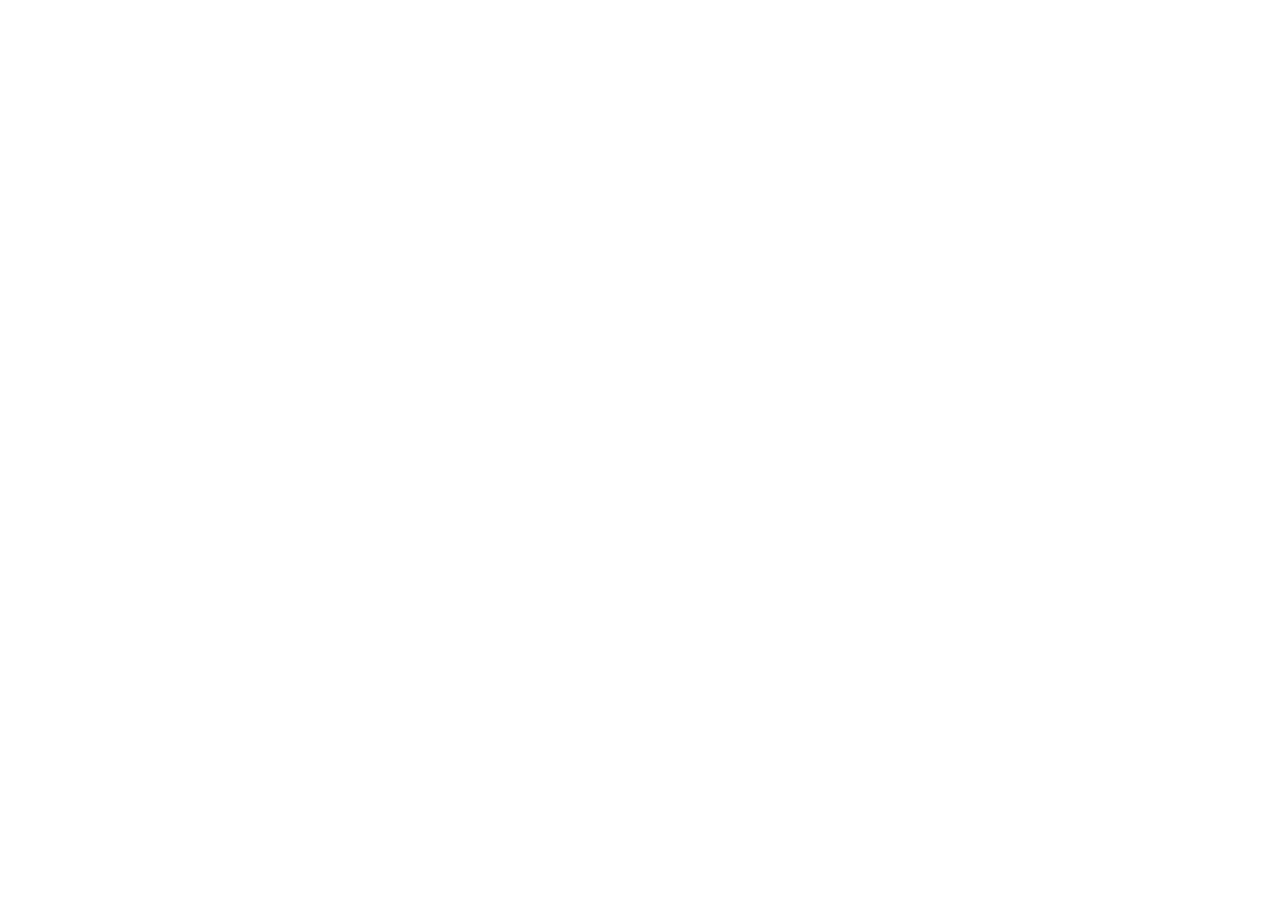
==== Expense Tracker/login.html @ c6454544 "previous projects" ====
<!DOCTYPE html>
<html lang="en">
<head>
    <meta charset="UTF-8">
    <meta name="viewport" content="width=device-width, initial-scale=1.0">
    <title>Document</title>
    <link rel="stylesheet" href="style/login.css">
</head>
<body>
    
</body>
</html>
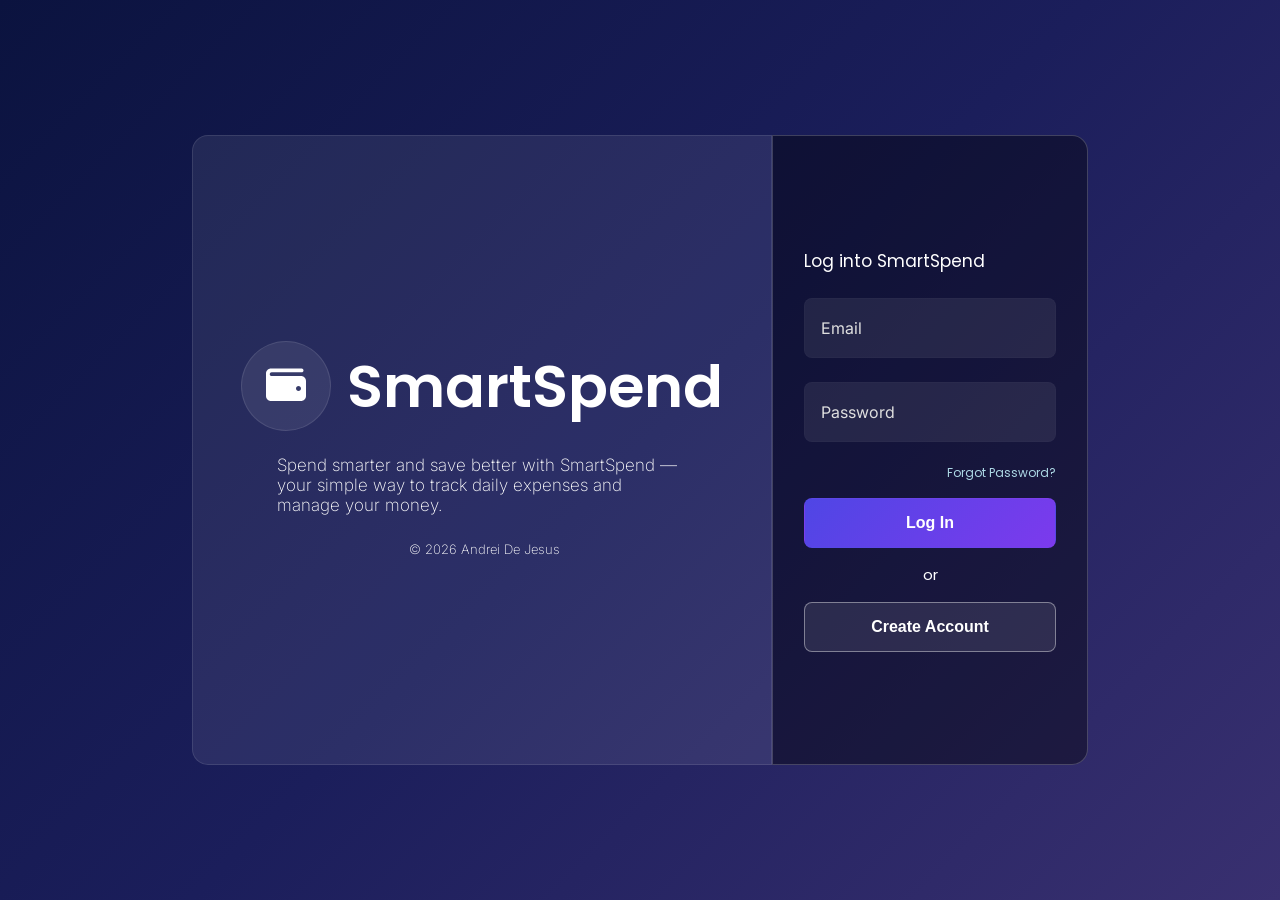
==== commit 318ba497: "create a login and create account with validations" ====
--- a/Expense Tracker/login.html
+++ b/Expense Tracker/login.html
@@ -3,10 +3,65 @@
 <head>
     <meta charset="UTF-8">
     <meta name="viewport" content="width=device-width, initial-scale=1.0">
-    <title>Document</title>
-    <link rel="stylesheet" href="style/login.css">
+    <title>SmartSpend</title>
+    <link rel="stylesheet" href="style/authenthication.css">
 </head>
 <body>
-    
+    <main>
+        <section class="login-section">
+            <div class="login-container">
+                <div class="left-side-content">
+                    <div class="logo-content">
+                        <div class="logo-image">
+                            <img src="svg/wallet.svg" alt="Wallet icon">
+                        </div>
+                        <h1>SmartSpend</h1>
+                    </div>
+                    <p>Spend smarter and save better with SmartSpend — your simple way to track daily expenses and manage your money.</p>
+                    <div class="copy-right">
+                        <p>© 2026 Andrei De Jesus</p>
+                    </div>
+                </div>
+                <div class="right-side-content">
+                    <div class="form-container">
+                        <!-- Login Form -->
+                        <form id="login-form">
+                            <p class="login">Log into SmartSpend</p>
+                            <div class="form-group">
+                                <input type="text" id="email" required>
+                                <label for="email">Email</label>
+                            </div>
+                            <div class="warning">
+                                <div class="warning-logo">
+                                    <img src="svg/warning.svg" alt="Warning icon">
+                                </div>
+                                <div class="warning-message">
+                                    The email you entered isn't connected to an account.
+                                </div>
+                            </div>
+                            <div class="form-group">
+                                <input type="password" id="password" required>
+                                <label for="password">Password</label>
+                            </div>
+                            <div class="warning-1">
+                                <div class="warning-logo">
+                                    <img src="svg/warning.svg" alt="Warning icon">
+                                </div>
+                                <div class="warning-message">
+                                    The password you entered is incorrect.
+                                </div>
+                            </div>
+                            <p class="forgot-password">Forgot Password?</p>
+                            <input type="submit" value="Log In" class="login-btn">
+                            <p class="or">or</p>
+                            <input type="button" value="Create Account" class="create-acc-btn">
+                        </form>
+                    </div>
+                </div>
+            </div>
+        </section>
+    </main>
+
+    <script src="script/authentication.js" type="module"></script>
 </body>
 </html>
--- a/Expense Tracker/style/authenthication.css
+++ b/Expense Tracker/style/authenthication.css
@@ -0,0 +1,352 @@
+@import url('https://fonts.googleapis.com/css2?family=Inter:ital,opsz,wght@0,14..32,100..900;1,14..32,100..900&family=Outfit:wght@100..900&family=Poppins:ital,wght@0,100;0,200;0,300;0,400;0,500;0,600;0,700;0,800;0,900;1,100;1,200;1,300;1,400;1,500;1,600;1,700;1,800;1,900&display=swap');
+*{
+    margin: 0;
+    padding: 0;
+    box-sizing: border-box;
+}
+
+body{
+    font-family: 'Inter', sans-serif;
+}
+
+.login-section, .create-acc-section{
+    background: linear-gradient(
+        135deg,
+        #0B133F,
+        #1B1E5B,
+        #393070
+    );
+    display: flex;
+    justify-content: center;
+    align-items: center;
+    width: 100%;
+    height: 100vh;
+}
+
+.login-container{
+    display: grid;
+    grid-template-columns: repeat(2, 1fr);
+    height: 70vh;
+    width: 70%;
+    border-radius: 16px;
+}
+
+.left-side-content{
+    display: flex;
+    flex-direction: column;
+    align-items: center;
+    justify-content: center;
+    row-gap: 1.5em;
+    padding: 3em 3em;
+    color: white;
+    background: rgba(255,255,255,0.08);
+    border: 1px solid rgba(255,255,255,0.1);
+    border-top-left-radius: 16px;
+    border-bottom-left-radius: 16px;
+    p{
+        width: 85%;
+        line-height: 20px;
+        font-size: 17px;
+        font-weight: 200;
+    }
+}
+
+.logo-content{
+    display: flex;
+    align-items: center;
+    column-gap: 1em;
+    .logo-image{
+        display: flex;
+        justify-content: center;
+        align-items: center;
+        width: 90px;
+        height: 90px;
+        background: rgba(255,255,255,0.08);
+        border: 1px solid rgba(255,255,255,0.1);
+        border-radius: 50%;
+        img{
+            height: 50px;
+        }
+    }
+    h1{
+        font-size: 3.7rem;
+        font-family: 'Poppins';
+        font-weight: 600;
+    }
+}
+
+.copy-right{
+    width: 100%;
+    p{
+        text-align: center;
+        margin-left: 3em;
+        font-size: 13px;
+    }
+}
+
+.right-side-content{
+    display: flex;
+    justify-content: center;
+    align-items: center;
+    background: rgba(0, 0, 0, 0.384);
+    border: 1px solid rgba(255, 255, 255, 0.199);
+    border-top-right-radius: 16px;
+    border-bottom-right-radius: 16px;
+    .form-container{
+        display: flex;
+        flex-direction: column;
+        justify-content: center;
+        row-gap: 1em;
+        height: 60vh;
+        width: 80%;
+        color: white;
+        p{
+            font-weight: 400;
+            font-size: 17px;
+            font-family: 'Poppins', sans-serif;
+        }
+        .forgot-password{
+            margin-top: 1.8em;
+            color: lightblue;
+            font-weight: 400;
+            text-align: right;
+            font-size: 12px;
+            cursor: pointer;
+        }
+        .or{
+            margin-top: 1em;
+            font-size: 15px;
+            text-align: center;
+        }
+    }
+}
+
+#login-form{
+    .login-btn{
+        margin-top: 1em;
+        height: 50px;
+        width: 100%;
+        background: linear-gradient(135deg, #4F46E5, #7C3AED);
+        border: 1px solid rgba(255, 255, 255, 0.014);
+        color: white;
+        font-size: 16px;
+        font-weight: bold;
+        border-radius: 8px;
+        cursor: pointer;
+    }
+    .create-acc-btn{
+        margin-top: 1em;
+        height: 50px;
+        width: 100%;
+        background: rgba(255, 255, 255, 0.096);
+        border: 1px solid rgba(255, 255, 255, 0.397);
+        color: white;
+        font-size: 16px;
+        font-weight: bold;
+        border-radius: 8px;
+        cursor: pointer;
+    }
+}
+
+.form-group{
+    position: relative;
+    width: 100%;
+    input{
+        height: 60px;
+        width: 100%;
+        padding: 20px 12px 5px 15px;
+        background: rgba(255,255,255,0.08);
+        border: 1px solid rgba(255, 255, 255, 0.014);
+        color: white;
+        font-size: 16px;
+        border-radius: 8px;
+    }
+    label{
+        position: absolute;
+        left: 12px;
+        top: 20px;
+        color: rgb(223, 223, 223);
+        pointer-events: none;
+        transition: 0.5s;
+        padding: 0 5px;
+    }
+}
+
+.form-group{
+    margin-top: 1.5em;
+}
+
+.form-group input:focus{
+    outline: none;
+    border: 1px solid lightblue;
+}
+
+.form-group input[type="password"]::-ms-reveal,
+.form-group-create-acc input[type="password"]::-ms-reveal{
+    filter: invert(1);
+}
+
+.form-group input:focus+label,
+.form-group input:valid+label,
+.form-group-create-acc input:focus+label,
+.form-group-create-acc input:valid+label{
+    top: 5px;
+    font-size: 12px;
+    color: gray;
+}
+
+.email-error, .password-error {
+    border: 2px solid #ff4d4d !important; /* Gagawing pula ang border */
+    background-color: #fff2f2;           /* Lalagyan ng light red na background */
+    animation: shake 0.4s ease-in-out;    /* Paandarin ang alog animation */
+}
+
+/* 3. ANIMATION: Para umalog yung input box kapag nagka-error */
+@keyframes shake {
+    0%, 100% { transform: translateX(0); }
+    20%, 60% { transform: translateX(-6px); }
+    40%, 80% { transform: translateX(6px); }
+}
+
+
+.create-acc-container{
+    display: flex;
+    flex-direction: column;
+    justify-content: center;
+    align-items: center;
+    row-gap: 1em;
+    padding: 1em 2em;
+    width: 40%;
+    height: 80vh;
+    border-radius: 16px;
+    background: rgba(0, 0, 0, 0.384);
+    border: 1px solid rgba(255, 255, 255, 0.199);
+    .back-btn{
+        display: flex;
+        justify-content: center;
+        align-items: center;
+        width: 50px;
+        height: 50px;
+        border-radius: 50%;
+        cursor: pointer;
+        img{
+            width: 30px;
+        }
+    }
+}
+
+.back-btn:hover{
+    background: rgba(255,255,255,0.08);
+    border: 1px solid rgba(255, 255, 255, 0.014);
+}
+
+.form-create-container{
+    display: flex;
+    flex-direction: column;
+    row-gap: 10px;
+    padding: 0 1em;
+    color: white;
+    .create-acc-text{
+        h2{
+            font-weight: 500;
+        }
+    }
+    .create-acc-description{
+        p{
+            font-weight: 400;
+            font-size: 15px;
+            color: rgb(211, 211, 211);
+        }
+    }
+}
+
+.create-form{
+    margin-top: 1em;
+    .submit-btn{
+        margin-top: 1em;
+        height: 50px;
+        width: 100%;
+        margin-bottom: 1em;
+        background: linear-gradient(135deg, #4F46E5, #7C3AED);
+        border: 1px solid rgba(255, 255, 255, 0.014);
+        color: white;
+        font-size: 16px;
+        font-weight: bold;
+        border-radius: 8px;
+        cursor: pointer;
+    }
+    .have-acc-btn{
+        margin-top: 1em;
+        height: 50px;
+        width: 100%;
+        background: rgba(255, 255, 255, 0.096);
+        border: 1px solid rgba(255, 255, 255, 0.397);
+        color: white;
+        font-size: 16px;
+        font-weight: bold;
+        border-radius: 8px;
+        cursor: pointer;
+    }
+
+    .info-container{
+        margin-bottom: 2em;
+    }
+}
+
+.form-group-name{
+    margin-top: 10px;
+    display: flex;
+    column-gap: 1em;
+}
+
+.form-group-create-acc{
+    position: relative;
+    width: 100%;
+    input{
+        height: 60px;
+        width: 100%;
+        padding: 20px 12px 5px 15px;
+        background: rgba(255,255,255,0.08);
+        border: 1px solid rgba(255, 255, 255, 0.014);
+        color: white;
+        font-size: 16px;
+        border-radius: 8px;
+    }
+    label{
+        position: absolute;
+        left: 12px;
+        top: 20px;
+        color: rgb(223, 223, 223);
+        pointer-events: none;
+        transition: 0.5s;
+        padding: 0 5px;
+    }
+}
+
+.warning, .warning-1{
+    display: none;
+    column-gap: 5px;
+    margin-top: 10px;
+    .warning-logo{
+        display: flex;
+        align-items: center;
+        justify-content: center;
+        height: 30px;
+        width: 30px;
+        img{
+            width: 20px;
+        }
+    }
+    .warning-message{
+        display: flex;
+        justify-content: center;
+        align-items: center;
+        font-size: 11px;
+        color: #ff6666;
+    }
+}
+
+.js-warning{
+    display: flex;
+    transition: all 0.3s;
+}
